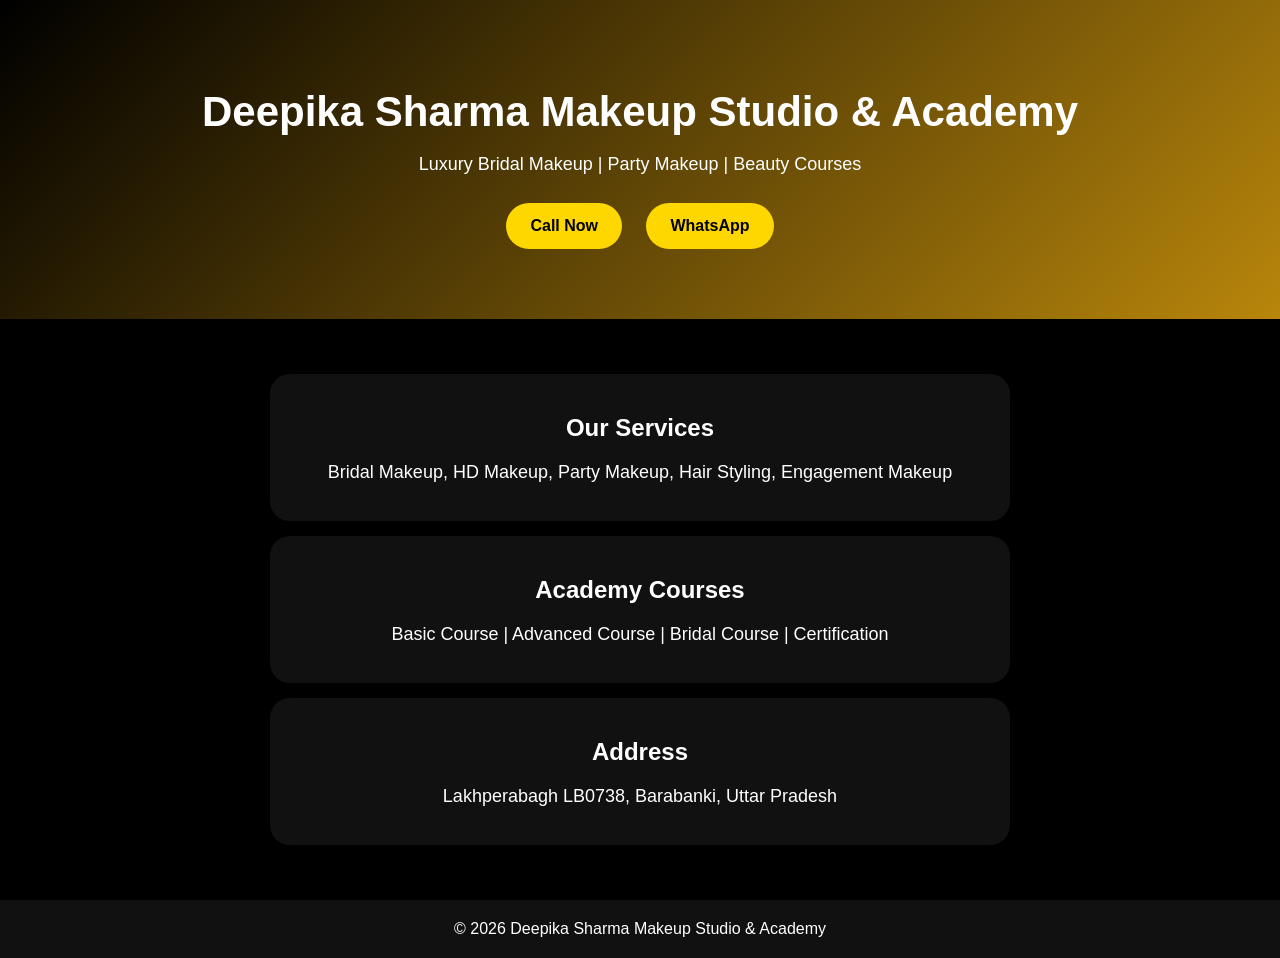
==== index.html @ 22416bd2 "Create index.html" ====
<!DOCTYPE html>
<html lang="en">
<head>
<meta charset="UTF-8">
<meta name="viewport" content="width=device-width, initial-scale=1.0">
<title>Deepika Sharma Makeup Studio & Academy</title>
<style>
body{
margin:0;
font-family:Arial,sans-serif;
background:#000;
color:#fff;
text-align:center;
}
header{
padding:60px 20px;
background:linear-gradient(135deg,#000,#b8860b);
}
h1{
font-size:42px;
margin-bottom:10px;
}
p{
font-size:18px;
}
.btn{
display:inline-block;
margin:10px;
padding:14px 24px;
background:#ffd700;
color:#000;
text-decoration:none;
border-radius:30px;
font-weight:bold;
}
section{
padding:40px 20px;
}
.card{
background:#111;
margin:15px auto;
padding:20px;
max-width:700px;
border-radius:20px;
}
footer{
padding:20px;
background:#111;
}
</style>
</head>
<body>

<header>
<h1>Deepika Sharma Makeup Studio & Academy</h1>
<p>Luxury Bridal Makeup | Party Makeup | Beauty Courses</p>
<a class="btn" href="tel:9580494058">Call Now</a>
<a class="btn" href="https://wa.me/919580494058">WhatsApp</a>
</header>

<section>
<div class="card">
<h2>Our Services</h2>
<p>Bridal Makeup, HD Makeup, Party Makeup, Hair Styling, Engagement Makeup</p>
</div>

<div class="card">
<h2>Academy Courses</h2>
<p>Basic Course | Advanced Course | Bridal Course | Certification</p>
</div>

<div class="card">
<h2>Address</h2>
<p>Lakhperabagh LB0738, Barabanki, Uttar Pradesh</p>
</div>
</section>

<footer>
© 2026 Deepika Sharma Makeup Studio & Academy
</footer>

</body>
</html>
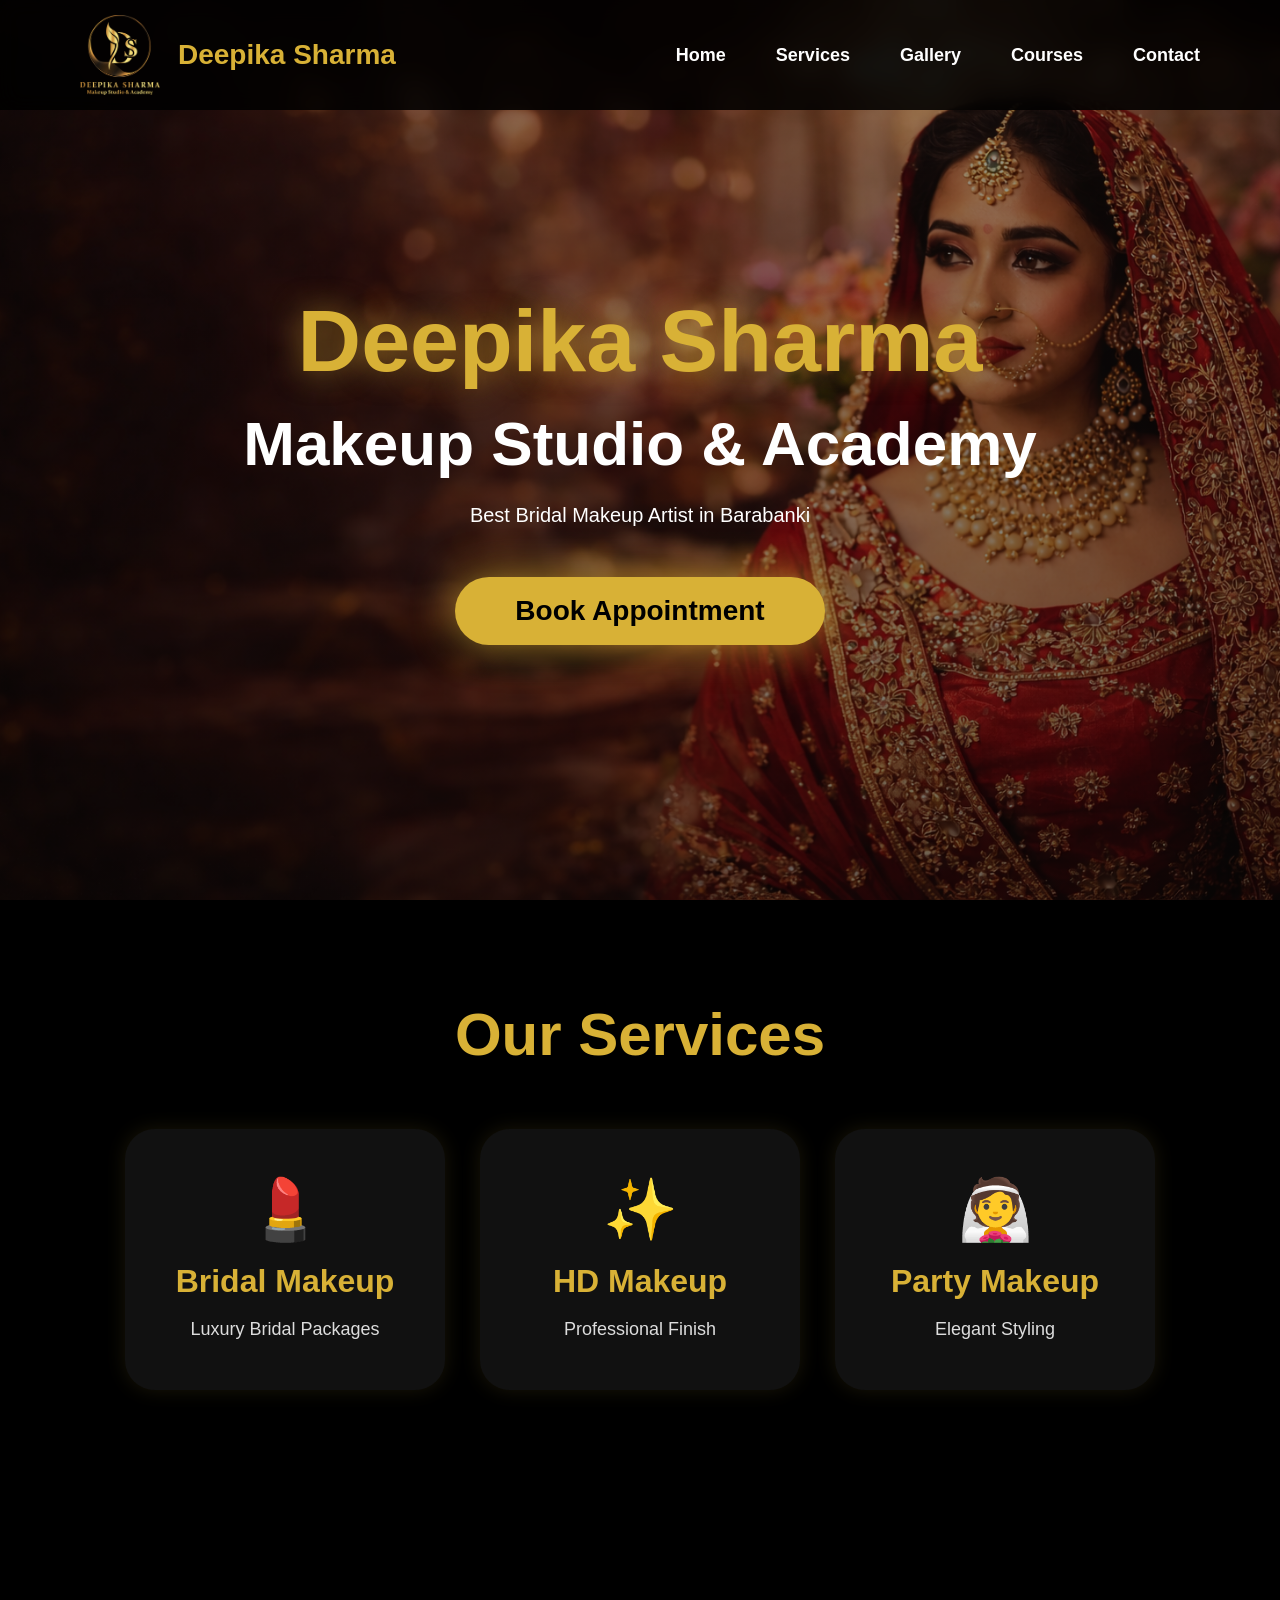
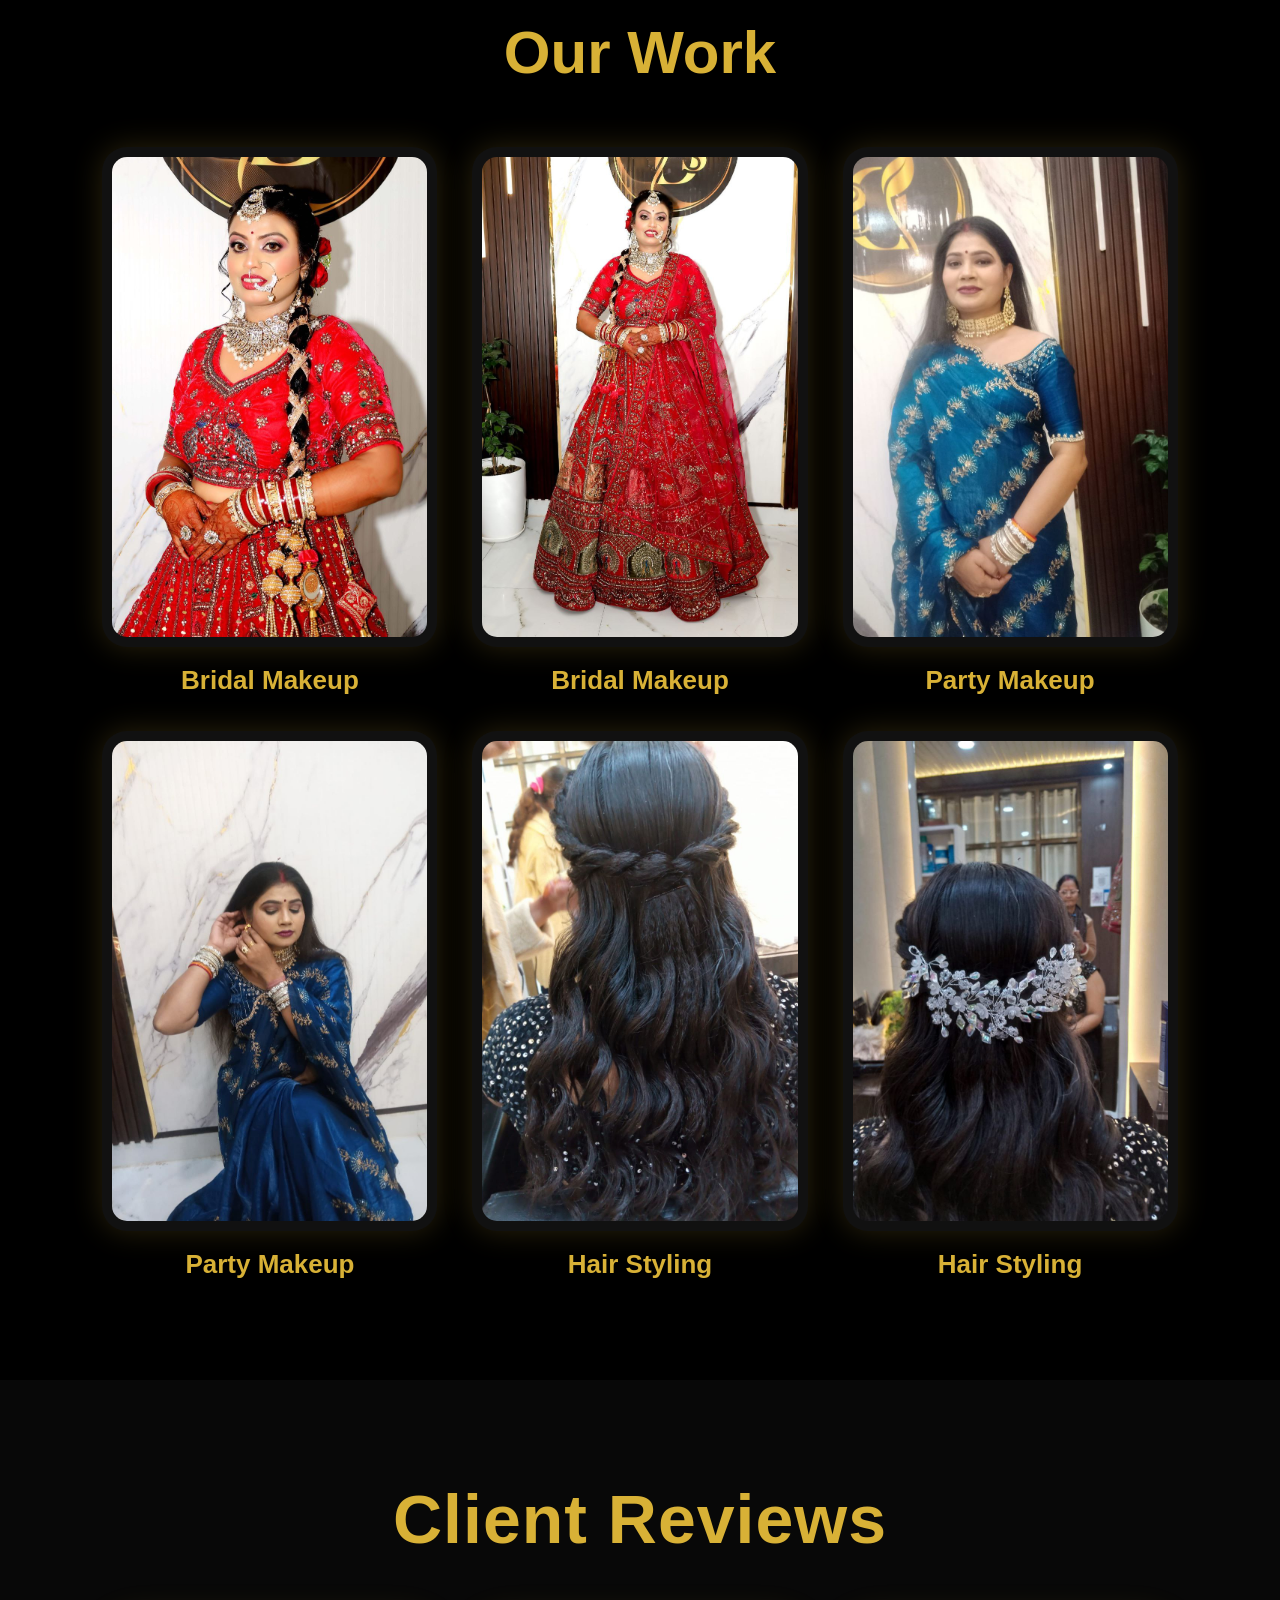
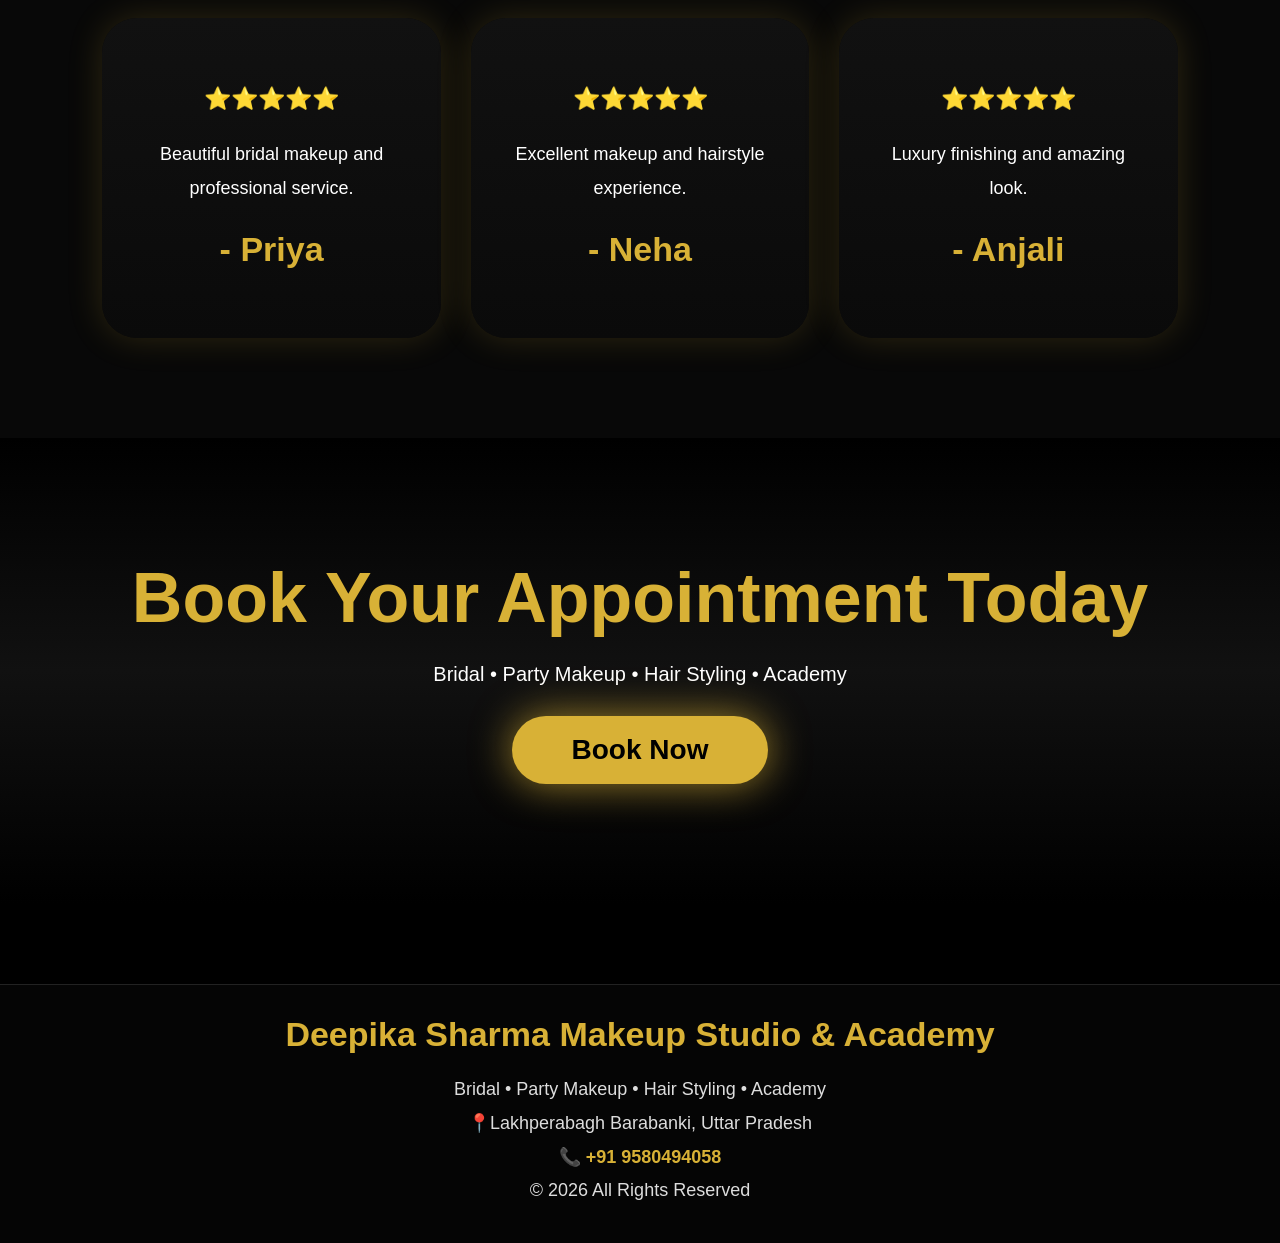
==== commit 306391f8: "Add files via upload" ====
--- a/index.html
+++ b/index.html
@@ -1,83 +1,228 @@
-<!DOCTYPE html>
-<html lang="en">
-<head>
-<meta charset="UTF-8">
-<meta name="viewport" content="width=device-width, initial-scale=1.0">
-<title>Deepika Sharma Makeup Studio & Academy</title>
-<style>
-body{
-margin:0;
-font-family:Arial,sans-serif;
-background:#000;
-color:#fff;
-text-align:center;
-}
-header{
-padding:60px 20px;
-background:linear-gradient(135deg,#000,#b8860b);
-}
-h1{
-font-size:42px;
-margin-bottom:10px;
-}
-p{
-font-size:18px;
-}
-.btn{
-display:inline-block;
-margin:10px;
-padding:14px 24px;
-background:#ffd700;
-color:#000;
-text-decoration:none;
-border-radius:30px;
-font-weight:bold;
-}
-section{
-padding:40px 20px;
-}
-.card{
-background:#111;
-margin:15px auto;
-padding:20px;
-max-width:700px;
-border-radius:20px;
-}
-footer{
-padding:20px;
-background:#111;
-}
-</style>
-</head>
-<body>
-
-<header>
-<h1>Deepika Sharma Makeup Studio & Academy</h1>
-<p>Luxury Bridal Makeup | Party Makeup | Beauty Courses</p>
-<a class="btn" href="tel:9580494058">Call Now</a>
-<a class="btn" href="https://wa.me/919580494058">WhatsApp</a>
-</header>
-
-<section>
-<div class="card">
-<h2>Our Services</h2>
-<p>Bridal Makeup, HD Makeup, Party Makeup, Hair Styling, Engagement Makeup</p>
-</div>
-
-<div class="card">
-<h2>Academy Courses</h2>
-<p>Basic Course | Advanced Course | Bridal Course | Certification</p>
-</div>
-
-<div class="card">
-<h2>Address</h2>
-<p>Lakhperabagh LB0738, Barabanki, Uttar Pradesh</p>
-</div>
-</section>
-
-<footer>
-© 2026 Deepika Sharma Makeup Studio & Academy
-</footer>
-
-</body>
-</html>
+<!DOCTYPE html>
+<html>
+
+<head>
+<meta property="og:title"
+content="Deepika Sharma Makeup Studio & Academy">
+
+<meta property="og:description"
+content="Best Bridal Makeup Artist in Barabanki">
+
+<meta property="og:image"
+content="assets/images/logo.png">
+
+<meta property="og:type"
+content="website">
+<head>
+
+<title>Deepika Sharma Makeup Studio & Academy | Bridal Makeup Artist Barabanki</title>
+
+<meta name="description"
+content="Deepika Sharma Makeup Studio & Academy Barabanki. Bridal Makeup, Party Makeup, Hair Styling, Makeup Courses and Appointment Booking.">
+
+<meta name="keywords"
+content="Makeup Artist Barabanki, Bridal Makeup Barabanki, Party Makeup, Makeup Academy">
+
+<meta name="viewport"
+content="width=device-width, initial-scale=1.0">
+
+<link rel="icon"
+href="assets/images/logo.png"
+type="image/png">
+
+<link rel="stylesheet"
+href="assets/css/style.css">
+
+</head>
+
+<body>
+
+<!-- NAVBAR -->
+
+<nav class="navbar">
+
+<div class="logo">
+
+<img src="assets/images/logo.png"
+alt="Deepika Sharma Makeup Studio Logo">
+
+<h2>Deepika Sharma</h2>
+
+</div>
+
+<ul class="nav-links">
+
+<li><a href="#">Home</a></li>
+
+<li><a href="services.html">Services</a></li>
+
+<li><a href="gallery.html">Gallery</a></li>
+
+<li><a href="academy.html">Courses</a></li>
+
+<li><a href="contact.html">Contact</a></li>
+
+</ul>
+
+</nav>
+
+
+<!-- HERO -->
+
+<section class="hero">
+
+<div class="hero-content">
+
+<h1>Deepika Sharma</h1>
+
+<h2>Makeup Studio & Academy</h2>
+
+<p>Best Bridal Makeup Artist in Barabanki</p>
+
+<a
+href="appointment.html"
+class="btn-gold">
+
+Book Appointment
+
+</a>
+
+</div>
+
+</section>
+
+</body>
+
+</html>
+<section class="services">
+
+<h2>Our Services</h2>
+
+<div class="service-grid">
+
+<div class="service-card">
+💄
+<h3>Bridal Makeup</h3>
+<p>Luxury Bridal Packages</p>
+</div>
+
+<div class="service-card">
+✨
+<h3>HD Makeup</h3>
+<p>Professional Finish</p>
+</div>
+
+<div class="service-card">
+👰
+<h3>Party Makeup</h3>
+<p>Elegant Styling</p>
+</div>
+
+</div>
+
+</section>
+<h2>Our Work</h2>
+<section class="gallery">
+
+<h2>Our Work</h2>
+
+<div class="gallery-grid home-gallery">
+
+<div class="gallery-item">
+<img src="./assets/images/bridal.jpg">
+<p>Bridal Makeup</p>
+</div>
+
+<div class="gallery-item">
+<img src="./assets/images/bridal2.jpg">
+<p>Bridal Makeup</p>
+</div>
+
+<div class="gallery-item">
+<img src="./assets/images/party.jpg">
+<p>Party Makeup</p>
+</div>
+
+<div class="gallery-item">
+<img src="./assets/images/party2.jpg">
+<p>Party Makeup</p>
+</div>
+
+<div class="gallery-item">
+<img src="./assets/images/hair.jpg">
+<p>Hair Styling</p>
+</div>
+
+<div class="gallery-item">
+<img src="./assets/images/hair2.jpg">
+<p>Hair Styling</p>
+</div>
+
+</div>
+
+</section>
+<section class="reviews">
+
+<h2>Client Reviews</h2>
+
+<div class="review-grid">
+
+<div class="review-card">
+⭐⭐⭐⭐⭐
+<p>Beautiful bridal makeup and professional service.</p>
+<h4>- Priya</h4>
+</div>
+
+<div class="review-card">
+⭐⭐⭐⭐⭐
+<p>Excellent makeup and hairstyle experience.</p>
+<h4>- Neha</h4>
+</div>
+
+<div class="review-card">
+⭐⭐⭐⭐⭐
+<p>Luxury finishing and amazing look.</p>
+<h4>- Anjali</h4>
+</div>
+
+</div>
+
+</section>
+
+<section class="contact-strip">
+
+<h2>Book Your Appointment Today</h2>
+
+<p>
+Bridal • Party Makeup • Hair Styling • Academy
+</p>
+
+<a href="appointment.html" class="btn-gold">
+Book Now
+</a>
+
+</section>
+</section>
+
+<footer class="footer">
+
+<h2>Deepika Sharma Makeup Studio & Academy</h2>
+
+<p>
+Bridal • Party Makeup • Hair Styling • Academy
+</p>
+
+<p>
+📍Lakhperabagh Barabanki, Uttar Pradesh
+</p>
+
+<p>
+📞 <a href="tel:+919580494058">
++91 9580494058
+</a>
+</p>
+<p>
+© 2026 All Rights Reserved
+</p>
+
+</footer>
--- a/assets/css/style.css
+++ b/assets/css/style.css
@@ -0,0 +1,1438 @@
+*{
+margin:0;
+padding:0;
+box-sizing:border-box;
+font-family:Arial,sans-serif;
+}
+
+body{
+background:#000;
+overflow-x:hidden;
+}
+
+/* NAVBAR */
+
+.navbar{
+
+position:fixed;
+
+top:0;
+left:0;
+
+width:100%;
+
+height:110px;
+
+display:flex;
+
+justify-content:space-between;
+
+align-items:center;
+
+padding:0 80px;
+
+background:rgba(0,0,0,.88);
+
+backdrop-filter:blur(10px);
+
+z-index:999;
+}
+
+.logo{
+
+display:flex;
+
+align-items:center;
+
+gap:18px;
+}
+
+.logo img{
+
+width:80px;
+
+height:80px;
+
+object-fit:contain;
+}
+
+.logo h2{
+
+color:#d8b136;
+
+font-size:28px;
+
+font-weight:700;
+}
+
+.nav-links{
+
+display:flex;
+
+list-style:none;
+
+gap:50px;
+}
+
+.nav-links a{
+
+color:white;
+
+text-decoration:none;
+
+font-size:18px;
+
+font-weight:600;
+
+transition:.3s;
+}
+
+.nav-links a:hover{
+
+color:#d8b136;
+}
+
+
+/* HERO */
+
+.hero{
+
+width:100%;
+
+height:100vh;
+
+display:flex;
+
+justify-content:center;
+
+align-items:center;
+
+text-align:center;
+
+position:relative;
+
+overflow:hidden;
+
+padding-top:110px;
+
+/* IMAGE */
+
+background:
+linear-gradient(
+rgba(0,0,0,.38),
+rgba(0,0,0,.55)
+),
+url("../images/hero.png");
+
+background-size:cover;
+
+background-position:center center;
+
+background-repeat:no-repeat;
+}
+
+
+/* CONTENT */
+
+.hero-content{
+
+width:100%;
+
+max-width:900px;
+
+padding:20px;
+
+transform:translateY(-35px);
+}
+
+.hero-content h1{
+
+font-size:88px;
+
+line-height:1.05;
+
+margin-bottom:20px;
+
+color:#d8b136;
+
+text-shadow:
+0 0 30px rgba(216,177,54,.55);
+}
+
+.hero-content h2{
+
+font-size:62px;
+
+line-height:1.15;
+
+color:#fff;
+
+margin-bottom:25px;
+}
+
+.hero-content p{
+
+font-size:20px;
+
+color:#fff;
+
+margin-bottom:50px;
+}
+
+
+/* BUTTON */
+
+.btn-gold{
+
+display:inline-block;
+
+padding:24px 65px;
+
+background:#d8b136;
+
+color:#000;
+
+text-decoration:none;
+
+font-size:20px;
+
+font-weight:800;
+
+border-radius:80px;
+
+box-shadow:
+0 0 45px rgba(216,177,54,.85);
+
+transition:.3s;
+}
+
+.btn-gold:hover{
+
+transform:translateY(-4px);
+
+box-shadow:
+0 0 60px rgba(216,177,54,1);
+}
+
+
+/* MOBILE */
+
+@media(max-width:768px){
+
+.navbar{
+
+height:auto;
+
+padding:20px;
+
+flex-direction:column;
+
+gap:20px;
+}
+
+.nav-links{
+
+gap:20px;
+
+flex-wrap:wrap;
+
+justify-content:center;
+}
+
+.logo h2{
+
+font-size:20px;
+}
+
+.hero{
+
+height:100vh;
+
+padding-top:140px;
+}
+
+.hero-content{
+
+width:100%;
+
+max-width:900px;
+
+padding:20px;
+
+transform:translateY(-80px);
+}
+
+.hero{
+
+background-position:right center;
+}
+.hero-content h1{
+
+font-size:50px;
+}
+
+.hero-content h2{
+
+font-size:34px;
+}
+
+.hero-content p{
+
+font-size:18px;
+}
+
+.btn-gold{
+
+padding:18px 40px;
+
+font-size:18px;
+}
+
+}
+/* SERVICES */
+
+.services{
+
+padding:100px 40px;
+
+background:#000;
+
+text-align:center;
+
+}
+
+.services h2{
+
+font-size:60px;
+
+color:#d8b136;
+
+margin-bottom:60px;
+
+}
+
+.service-grid{
+
+display:flex;
+
+justify-content:center;
+
+align-items:center;
+
+gap:35px;
+
+flex-wrap:wrap;
+
+}
+
+.service-card{
+
+width:320px;
+
+background:#111;
+
+padding:45px 30px;
+
+border-radius:30px;
+
+color:white;
+
+transition:.4s;
+
+box-shadow:
+0 0 20px rgba(216,177,54,.12);
+
+}
+
+.service-card:hover{
+
+transform:
+translateY(-10px);
+
+box-shadow:
+0 0 40px rgba(216,177,54,.35);
+
+}
+
+.service-card{
+
+font-size:60px;
+
+}
+
+.service-card h3{
+
+margin-top:18px;
+
+font-size:32px;
+
+color:#d8b136;
+
+}
+
+.service-card p{
+
+margin-top:14px;
+
+font-size:18px;
+
+color:#ddd;
+
+line-height:1.7;
+
+}
+
+@media(max-width:768px){
+
+.services h2{
+
+font-size:40px;
+
+}
+
+.service-card{
+
+width:100%;
+}
+
+}
+/* GALLERY */
+
+.gallery{
+
+padding:100px 40px;
+
+background:#050505;
+
+text-align:center;
+
+}
+
+.gallery h2{
+
+font-size:60px;
+
+color:#d8b136;
+
+margin-bottom:60px;
+
+}
+
+.gallery-grid{
+
+display:grid;
+
+grid-template-columns:
+repeat(3,1fr);
+
+gap:30px;
+
+max-width:1200px;
+
+margin:auto;
+
+}
+
+.gallery-grid img{
+
+width:100%;
+
+height: 450px;
+
+
+object-fit:cover;
+
+border-radius:25px;
+
+
+transition:.4s;
+
+}
+
+.gallery-grid img:hover{
+
+transform:scale(1.03);
+
+}
+
+@media(max-width:768px){
+
+.gallery-grid{
+
+grid-template-columns:1fr;
+
+}
+
+}
+/* GALLERY */
+
+/* ================= GALLERY FINAL ================= */
+
+.gallery{
+
+padding:100px 8%;
+
+background:#000;
+
+text-align:center;
+
+}
+
+.gallery h2{
+
+font-size:60px;
+
+color:#d8b136;
+
+margin-bottom:60px;
+
+}
+
+.gallery-grid{
+
+display:grid;
+
+grid-template-columns:
+repeat(3,1fr);
+
+gap:35px;
+
+max-width:1400px;
+
+margin:auto;
+
+}
+
+.gallery-item{
+
+text-align:center;
+
+}
+
+.gallery-item img{
+
+width:100%;
+
+height:420px;
+
+/* IMAGE CUT NA HO */
+
+object-fit:contain;
+
+background:#111;
+
+padding:10px;
+
+border-radius:30px;
+
+display:block;
+
+box-shadow:
+0 0 30px rgba(216,177,54,.20);
+
+transition:.35s;
+
+}
+
+.gallery-item img:hover{
+
+transform:scale(1.03);
+
+box-shadow:
+0 0 50px rgba(216,177,54,.6);
+
+}
+
+.gallery-item p{
+
+margin-top:18px;
+
+font-size:26px;
+
+font-weight:700;
+
+color:#d8b136;
+
+}
+
+/* MOBILE */
+
+@media(max-width:768px){
+
+.gallery{
+
+padding:70px 20px;
+
+}
+
+.gallery h2{
+
+font-size:60px;
+
+color:#d8b136;
+
+text-align:center;
+
+margin-bottom:50px;
+
+}
+
+.gallery-item img{
+
+height:320px;
+
+}
+
+.gallery-item p{
+
+font-size:22px;
+
+}
+.gallery-grid{
+grid-template-columns:1fr 1fr;
+gap:15px;
+padding:20px;
+}
+
+.gallery-item img{
+width:100%;
+height:220px;
+object-fit:cover;
+border-radius:20px;
+}
+
+}
+/* REVIEWS */
+
+.reviews{
+
+padding:100px 8%;
+
+background:#080808;
+
+text-align:center;
+
+}
+
+.reviews h2{
+
+font-size:55px;
+
+color:#d8b136;
+
+margin-bottom:60px;
+
+}
+
+.review-grid{
+
+display:grid;
+
+grid-template-columns:
+repeat(3,1fr);
+
+gap:30px;
+
+}
+
+.review-card{
+
+background:#111;
+
+padding:40px;
+
+border-radius:30px;
+
+color:white;
+
+font-size:22px;
+
+box-shadow:
+0 0 30px rgba(216,177,54,.15);
+
+transition:.3s;
+
+}
+
+.review-card:hover{
+
+transform:translateY(-10px);
+
+}
+
+.review-card p{
+
+margin:20px 0;
+
+line-height:1.8;
+
+}
+
+.review-card h4{
+
+color:#d8b136;
+
+}
+
+@media(max-width:768px){
+
+.review-grid{
+
+grid-template-columns:1fr;
+
+}
+
+}
+.review-card{
+
+background:linear-gradient(
+180deg,
+#111,
+#0a0a0a
+);
+
+padding:55px 35px;
+
+border-radius:35px;
+
+min-height:320px;
+
+display:flex;
+
+flex-direction:column;
+
+justify-content:center;
+
+align-items:center;
+
+box-shadow:
+0 0 35px rgba(216,177,54,.18);
+
+transition:.4s;
+
+}
+
+.review-card:hover{
+
+transform:
+translateY(-12px);
+
+box-shadow:
+0 0 60px rgba(216,177,54,.45);
+
+}
+
+.review-card p{
+
+font-size:18px;
+
+line-height:1.9;
+
+margin:25px 0;
+
+}
+
+.review-card h4{
+
+font-size:34px;
+
+color:#d8b136;
+
+}
+
+.reviews h2{
+
+font-size:68px;
+
+letter-spacing:1px;
+
+}
+.contact-strip{
+
+padding:120px 20px;
+
+text-align:center;
+
+background:
+linear-gradient(
+180deg,
+#000,
+#111,
+#000
+);
+
+}
+
+.contact-strip h2{
+
+font-size:62px;
+
+color:#d8b136;
+
+margin-bottom:20px;
+
+}
+
+.contact-strip p{
+
+font-size:24px;
+
+color:white;
+
+margin-bottom:40px;
+
+}
+
+@media(max-width:768px){
+
+.contact-strip h2{
+
+font-size:40px;
+
+}
+
+.contact-strip p{
+
+font-size:18px;
+
+}
+
+}
+/* BOOK SECTION */
+
+.booking{
+
+padding:120px 20px;
+
+text-align:center;
+
+background:#050505;
+
+}
+
+.booking h2{
+
+font-size:58px;
+
+color:#d8b136;
+
+margin-bottom:20px;
+
+}
+
+.booking p{
+
+color:white;
+
+font-size:24px;
+
+margin-bottom:45px;
+
+}
+
+.btn-book{
+
+display:inline-block;
+
+padding:22px 65px;
+
+background:#d8b136;
+
+color:#000;
+
+font-size:22px;
+
+font-weight:700;
+
+text-decoration:none;
+
+border-radius:60px;
+
+transition:.3s;
+
+box-shadow:
+0 0 40px rgba(216,177,54,.5);
+
+}
+
+.btn-book:hover{
+
+transform:translateY(-6px);
+
+box-shadow:
+0 0 60px rgba(216,177,54,.9);
+
+}
+
+@media(max-width:768px){
+
+.booking h2{
+
+font-size:38px;
+
+}
+
+.booking p{
+
+font-size:18px;
+
+}
+
+}
+.footer{
+
+padding:50px 20px;
+
+background:#000;
+
+text-align:center;
+
+border-top:1px solid rgba(216,177,54,.25);
+
+}
+
+.footer h2{
+
+color:#d8b136;
+
+font-size:34px;
+
+margin-bottom:25px;
+
+}
+
+.footer p{
+
+color:#ddd;
+
+font-size:18px;
+
+margin-bottom:12px;
+
+}
+.footer a{
+color:#d8b136;
+text-decoration:none;
+font-weight:600;
+}
+
+.footer a:hover{
+color:#fff;
+}
+
+.contact-strip{
+padding:120px 20px;
+text-align:center;
+}
+
+.contact-strip h2{
+font-size:70px;
+color:#d8b136;
+margin-bottom:25px;
+}
+
+.contact-strip p{
+font-size:20px;
+color:white;
+margin-bottom:30px;
+}
+
+.btn-gold{
+display:inline-block;
+padding:18px 60px;
+background:#d8b136;
+color:black;
+border-radius:50px;
+font-size:28px;
+font-weight:700;
+text-decoration:none;
+box-shadow:0 0 40px rgba(216,177,54,.7);
+}
+
+.btn-gold:hover{
+transform:scale(1.05);
+}
+.contact-page{
+min-height:100vh;
+background:#000;
+color:white;
+
+display:flex;
+flex-direction:column;
+align-items:center;
+justify-content:center;
+
+text-align:center;
+padding:80px 20px;
+}
+
+.contact-page h1{
+font-size:60px;
+color:#d8b136;
+margin-bottom:20px;
+}
+/* CONTACT PAGE FINAL */
+
+.contact-page div{
+display:flex;
+justify-content:center;
+gap:20px;
+flex-wrap:wrap;
+margin-bottom:40px;
+}
+
+.map{
+margin-top:30px;
+}
+
+.address{
+color:#d8b136;
+font-size:24px;
+text-align:center;
+margin-top:20px;
+font-weight:600;
+line-height:1.6;
+}
+
+.contact-page p{
+font-size:24px;
+margin-bottom:30px;
+}
+
+.contact-btn{
+display:inline-block;
+
+padding:18px 40px;
+
+margin:12px;
+
+background:#d8b136;
+
+color:black !important;
+
+text-decoration:none;
+
+border-radius:50px;
+
+font-size:22px;
+
+font-weight:700;
+}
+
+.map iframe{
+width:900px;
+max-width:95%;
+
+height:420px;
+
+border-radius:25px;
+
+border:none;
+
+margin-top:40px;
+}
+.map p{
+font-size:16px;
+color:#d8b136;
+
+text-align:center;
+
+max-width:900px;
+
+margin:20px auto;
+
+line-height:1.7;
+}
+/* ACADEMY PAGE */
+
+.academy-page{
+min-height:100vh;
+background:#000;
+color:white;
+
+display:flex;
+flex-direction:column;
+
+align-items:center;
+
+padding:100px 20px;
+
+text-align:center;
+}
+
+.academy-page h1{
+font-size:70px;
+color:#d8b136;
+
+margin-bottom:20px;
+}
+
+.academy-text{
+font-size:28px;
+
+margin-bottom:60px;
+}
+
+.academy-grid{
+
+display:grid;
+
+grid-template-columns:
+repeat(auto-fit,minmax(300px,1fr));
+
+gap:40px;
+
+width:100%;
+
+max-width:1200px;
+}
+
+.academy-card{
+
+background:#111;
+
+padding:40px;
+
+border-radius:30px;
+
+box-shadow:
+0 0 30px rgba(216,177,54,.25);
+
+}
+
+.academy-card h2{
+
+color:#d8b136;
+
+margin-top:20px;
+
+margin-bottom:20px;
+}
+
+.academy-card p{
+
+color:#ddd;
+
+font-size:20px;
+
+}
+
+.academy-page .btn-gold{
+
+margin-top:60px;
+
+padding:20px 60px;
+
+display:inline-block;
+
+}
+/* SERVICES PAGE */
+
+.services-page{
+
+background:#000;
+
+min-height:100vh;
+
+padding:100px 30px;
+
+text-align:center;
+
+color:white;
+
+}
+
+.services-page h1{
+
+font-size:70px;
+
+color:#d8b136;
+
+margin-bottom:20px;
+
+}
+
+.service-sub{
+
+font-size:28px;
+
+color:white;
+
+margin-bottom:60px;
+
+}
+
+.services-grid{
+
+display:grid;
+
+grid-template-columns:
+repeat(auto-fit,minmax(300px,1fr));
+
+gap:30px;
+
+max-width:1100px;
+
+margin:auto;
+
+}
+
+.service-box{
+
+background:#111;
+
+padding:40px;
+
+border-radius:30px;
+
+text-align:center;
+
+box-shadow:
+0 0 30px rgba(216,177,54,.2);
+
+}
+
+.service-box h2{
+
+color:#d8b136;
+
+font-size:32px;
+
+margin-bottom:20px;
+
+}
+
+.service-box p{
+
+color:#ddd;
+
+font-size:20px;
+
+line-height:1.7;
+
+}
+
+.service-box:hover{
+
+transform:
+translateY(-10px);
+
+transition:.3s;
+
+box-shadow:
+0 0 50px rgba(216,177,54,.5);
+
+}
+
+.services-page .btn-gold{
+
+display:inline-block;
+
+margin-top:60px;
+
+padding:20px 60px;
+
+}
+.services-page{
+
+padding:80px 20px;
+
+}
+
+.services-page h1{
+
+font-size:72px;
+
+margin-bottom:25px;
+
+}
+
+.service-sub{
+
+font-size:18px;
+
+margin-bottom:60px;
+
+}
+
+.services-grid{
+
+max-width:1200px;
+
+}
+
+@media(max-width:1024px){
+
+.services-page h1{
+font-size:56px;
+}
+
+}
+
+@media(max-width:768px){
+
+.services-page h1{
+font-size:42px;
+}
+
+.services-grid{
+grid-template-columns:1fr;
+}
+
+.service-box{
+padding:30px;
+}
+
+}
+.appointment-form{
+
+display:flex;
+
+flex-direction:column;
+
+gap:20px;
+
+width:100%;
+
+max-width:700px;
+
+}
+
+.appointment-form input,
+.appointment-form select,
+.appointment-form textarea{
+
+padding:20px;
+
+border-radius:15px;
+
+border:none;
+
+font-size:18px;
+
+}
+
+.appointment-form textarea{
+
+height:150px;
+
+}
+/* MOBILE RESPONSIVE */
+@media (max-width:768px){
+
+.appointment-page{
+padding:90px 20px 40px;
+}
+
+.appointment-page h1{
+font-size:42px;
+margin-bottom:10px;
+}
+
+.appointment-page p{
+font-size:16px;
+margin-bottom:25px;
+}
+
+.appointment-form{
+gap:18px;
+}
+
+.appointment-form input,
+.appointment-form select,
+.appointment-form textarea{
+padding:18px;
+font-size:16px;
+}
+
+.appointment-form textarea{
+height:80px;
+}
+
+.appointment-form .btn-gold{
+padding:14px;
+font-size:16px;
+}
+
+}
+@media (max-width:768px){
+
+.navbar{
+padding:15px 20px;
+height:auto;
+flex-wrap:wrap;
+}
+
+.logo-text{
+font-size:18px;
+}
+
+.nav-links{
+display:flex;
+gap:15px;
+flex-wrap:wrap;
+justify-content:center;
+}
+.hero{
+padding-top:120px;
+padding-left:20px;
+padding-right:20px;
+}
+
+.hero-content{
+max-width:100%;
+}
+.nav-links{
+gap:10px;
+}
+
+.nav-links a{
+font-size:12px;
+}
+
+.hero h1{
+font-size:34px;
+line-height:1.1;
+}
+
+.hero h2{
+font-size:18px;
+line-height:1.3;
+}
+
+.hero p{
+font-size:11px;
+}
+
+.btn-gold{
+padding:14px 32px;
+font-size:18px;
+}
+
+}
+.footer{
+margin-top:80px;
+padding:30px;
+text-align:center;
+
+color:#ffffff;
+
+background:#050505;
+
+font-size:18px;
+
+border-top:1px solid #222;
+}
+.home-gallery img{
+
+width:100%;
+
+height:500px;
+
+object-fit:cover;
+object-position:center top;
+
+border-radius:25px;
+transition:.4s;
+
+}
